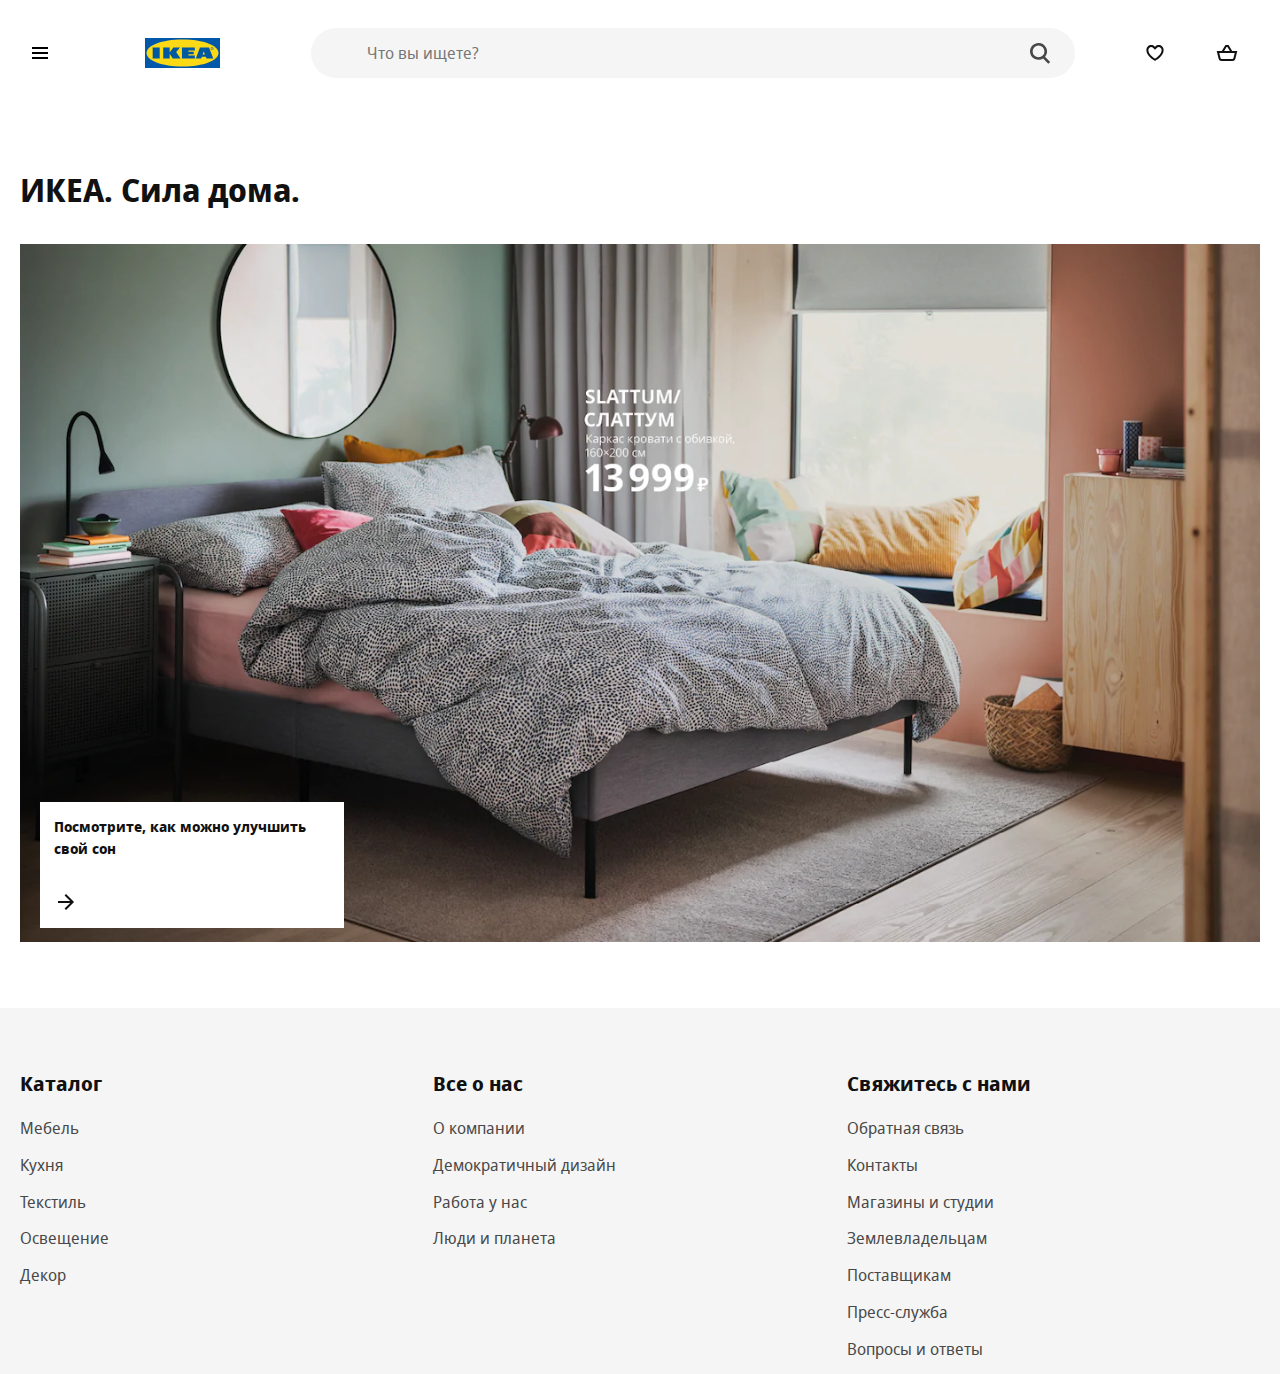
==== index.html @ 56ce19c1 "Add project files" ====
<!DOCTYPE html>
<html lang="en">
<head>
    <meta charset="UTF-8">
    <meta name="viewport" content="width=device-width, user-scalable=no, initial-scale=1.0, maximum-scale=1.0, minimum-scale=1.0">
    <meta http-equiv="X-UA-Compatible" content="ie=edge">
    <link rel="apple-touch-icon" sizes="180x180" href="favicon/apple-touch-icon.png">
    <link rel="icon" type="image/png" sizes="32x32" href="favicon/favicon-32x32.png">
    <link rel="icon" type="image/png" sizes="16x16" href="favicon/favicon-16x16.png">
    <link rel="mask-icon" href="favicon/safari-pinned-tab.svg" color="#0058ab">
    <meta name="msapplication-TileColor" content="#0058ab">
    <meta name="theme-color" content="#0058ab">
    <title>ИКЕА - официальный интернет-магазин мебели - IKEA</title>
    <link rel="stylesheet" href="styles/styles.css">
    <script src="script/main.js" defer></script>

</head>
<body>
<header>
    <div class="container">
        <div class="header">
            <button class="btn btn-burger" aria-label="открыть меню">
                <svg focusable="false" class="svg-icon" width="24" height="24" viewBox="0 0 24 24" fill="none" xmlns="http://www.w3.org/2000/svg">
                    <path fill-rule="evenodd" clip-rule="evenodd" d="M20 8H4V6H20V8ZM20 13H4V11H20V13ZM20 18H4V16H20V18Z"></path>
                </svg>
            </button>
            <a href="index.html" class="logo">
                <img src="image/ikea-logo.svg" alt="Логотип">
            </a>
            <form class="search" method="get" action="goods.html">
                <input type="search" name="s" maxlength="150" class="search-input" spellcheck="false"
                       aria-label="Искать товары, новинки и вдохновение"
                       aria-placeholder="Искать товары, новинки и вдохновение" placeholder="Что вы ищете?"
                       autocapitalize="off" autocomplete="off" autocorrect="off">
                <button type="submit" class="btn search-btn" aria-label="найти"></button>
            </form>
            <a href="goods.html?cat=wishlist" class="btn btn-wishlist">
                <svg focusable="false" class="svg-icon" width="24" height="24" viewBox="0 0 24 24" fill="none"
                     xmlns="http://www.w3.org/2000/svg">
                    <path fill-rule="evenodd" clip-rule="evenodd"
                          d="M12.336 5.52055C14.2336 3.62376 17.3096 3.62401 19.2069 5.52129C20.2067 6.52115 20.6796 7.85005 20.6259 9.15761C20.6151 12.2138 18.4184 14.8654 16.4892 16.6366C15.4926 17.5517 14.5004 18.2923 13.7593 18.8036C13.3879 19.0598 13.0771 19.2601 12.8574 19.3973C12.7475 19.466 12.6601 19.519 12.5992 19.5555C12.5687 19.5737 12.5448 19.5879 12.5279 19.5978L12.5079 19.6094L12.502 19.6129L12.5001 19.614C12.5001 19.614 12.4989 19.6147 11.9999 18.748C11.501 19.6147 11.5005 19.6144 11.5005 19.6144L11.4979 19.6129L11.4919 19.6094L11.472 19.5978C11.4551 19.5879 11.4312 19.5737 11.4007 19.5555C11.3397 19.519 11.2524 19.466 11.1425 19.3973C10.9227 19.2601 10.612 19.0598 10.2405 18.8036C9.49947 18.2923 8.50726 17.5517 7.51063 16.6366C5.58146 14.8654 3.38477 12.2139 3.37399 9.15765C3.32024 7.85008 3.79314 6.52117 4.79301 5.52129C6.69054 3.62376 9.76704 3.62376 11.6646 5.52129L11.9993 5.856L12.3353 5.52129L12.336 5.52055ZM11.9999 18.748L11.5005 19.6144L11.9999 19.9019L12.4989 19.6147L11.9999 18.748ZM11.9999 17.573C12.1727 17.462 12.384 17.3226 12.6236 17.1573C13.3125 16.6821 14.2267 15.9988 15.1366 15.1634C17.0157 13.4381 18.6259 11.2919 18.6259 9.13506V9.11213L18.627 9.08922C18.6626 8.31221 18.3844 7.52727 17.7926 6.9355C16.6762 5.81903 14.866 5.81902 13.7495 6.9355L13.7481 6.93689L11.9965 8.68166L10.2504 6.9355C9.13387 5.81903 7.3237 5.81903 6.20722 6.9355C5.61546 7.52727 5.33724 8.31221 5.3729 9.08922L5.37395 9.11213V9.13507C5.37395 11.2919 6.98418 13.4381 8.86325 15.1634C9.77312 15.9988 10.6874 16.6821 11.3762 17.1573C11.6159 17.3226 11.8271 17.462 11.9999 17.573Z"></path>
                </svg>
            </a>
            <a href="cart.html" class="btn btn-cart">
                <svg focusable="false" class="svg-icon svg-cart" width="24" height="24" viewBox="0 0 24 24" fill="none"
                     xmlns="http://www.w3.org/2000/svg" style="display: block;">
                    <path fill-rule="evenodd" clip-rule="evenodd"
                          d="M10.9994 4H10.4373L10.1451 4.48017L6.78803 9.99716H3.00001H1.71924L2.02987 11.2397L3.65114 17.7248C3.98501 19.0603 5.18497 19.9972 6.56157 19.9972L17.4385 19.9972C18.8151 19.9972 20.015 19.0603 20.3489 17.7248L21.9702 11.2397L22.2808 9.99716H21H17.2113L13.8539 4.48014L13.5618 4H12.9997H12.0004H10.9994ZM14.8701 9.99716L12.4376 6H12.0004H11.5615L9.12921 9.99716H14.8701ZM5.59142 17.2397L4.28079 11.9972H19.7192L18.4086 17.2397C18.2973 17.6849 17.8973 17.9972 17.4385 17.9972L6.56157 17.9972C6.1027 17.9972 5.70272 17.6849 5.59142 17.2397Z"></path>
                </svg>
            </a>
        </div>
    </div>
</header>
<main>
    <div class="container">
        <h1 class="main-header">ИКЕА. Сила дома.</h1>
        <aside class="offer">
            <a href="card.html#idd059">
                <picture>
                    <source srcset="image/b47e07ee97fd5f9bf030d258d462a945.webp" type="image/webp">
                    <img src="image/b47e07ee97fd5f9bf030d258d462a945.jpg" alt="СЛАТТУМ">
                </picture>

            </a>
            <a class="offer-extra" href="goods.html?subcat=Кровати">
                <p>Посмотрите, как можно улучшить свой сон</p>
                <svg focusable="false" viewBox="0 0 24 24" class="offer-arrow" aria-hidden="true">
                    <path fill-rule="evenodd" clip-rule="evenodd"
                          d="M19.2937 12.7074L20.0008 12.0003L19.2938 11.2932L12.0008 3.99927L10.5865 5.41339L16.1727 11.0003H4V13.0003H16.1723L10.5855 18.5868L11.9996 20.0011L19.2937 12.7074Z"></path>
                </svg>
            </a>
        </aside>
    </div>
</main>
<footer>
    <div class="container">
        <div class="footer">
            <div class="footer-catalog">
                <h2 class="footer-header">Каталог</h2>
                <ul>
                    <li class="footer-list"><a href="goods.html?cat=Мебель">Мебель</a></li>
                    <li class="footer-list"><a href="goods.html?cat=Кухня">Кухня</a></li>
                    <li class="footer-list"><a href="goods.html?cat=Текстиль">Текстиль</a></li>
                    <li class="footer-list"><a href="goods.html?cat=Освещение">Освещение</a></li>
                    <li class="footer-list"><a href="goods.html?cat=Декор">Декор</a></li>
                </ul>
            </div>
            <div class="footer-about">
                <h2 class="footer-header">Все о нас</h2>
                <ul>
                    <li class="footer-list"><a href="#">О компании</a></li>
                    <li class="footer-list"><a href="#">Демократичный дизайн</a></li>
                    <li class="footer-list"><a href="#">Работа у нас</a></li>
                    <li class="footer-list"><a href="#">Люди и планета</a></li>
                </ul>
            </div>
            <div class="footer-connection">
                <h2 class="footer-header">Свяжитесь с нами</h2>
                <ul>
                    <li class="footer-list"><a href="#">Обратная связь</a></li>
                    <li class="footer-list"><a href="#">Контакты</a></li>
                    <li class="footer-list"><a href="#">Магазины и студии</a></li>
                    <li class="footer-list"><a href="#">Землевладельцам</a></li>
                    <li class="footer-list"><a href="#">Поставщикам</a></li>
                    <li class="footer-list"><a href="#">Пресс-служба</a></li>
                    <li class="footer-list"><a href="#">Вопросы и ответы</a></li>
                </ul>
            </div>
        </div>
    </div>

</footer>

<div class="catalog">
    <button type="button" class="btn btn-close catalog-btn" id="hnf-menu-close-btn" aria-expanded="true"
            title="Закрыть меню" aria-label="Закрыть меню">
        <svg focusable="false" class="svg-icon" width="24" height="24" viewBox="0 0 24 24" fill="none"
             xmlns="http://www.w3.org/2000/svg">
            <path fill-rule="evenodd" clip-rule="evenodd"
                  d="M12.0002 13.4144L16.9499 18.3642L18.3642 16.9499L13.4144 12.0002L18.3642 7.05044L16.95 5.63623L12.0002 10.586L7.05044 5.63623L5.63623 7.05044L10.586 12.0002L5.63624 16.9499L7.05046 18.3642L12.0002 13.4144Z"></path>
        </svg>
    </button>
    <h2>Каталог</h2>
    <ul class="catalog-list">
        <li class="catalog-list__item active"><a href="goods.html?cat=Мебель">Мебель</a></li>
        <li class="catalog-list__item"><a href="goods.html?cat=Кухня">Кухня</a></li>
        <li class="catalog-list__item"><a href="goods.html?cat=Текстиль">Текстиль</a></li>
        <li class="catalog-list__item"><a href="goods.html?cat=Освещение">Освещение</a></li>
        <li class="catalog-list__item"><a href="goods.html?cat=Декор">Декор</a></li>
    </ul>


</div>

<div class="subcatalog">
    <button type="button" class="btn btn-return catalog-btn" aria-expanded="true" title="Закрыть меню"
            aria-label="Закрыть меню">
        <svg focusable="false" class="svg-icon  hnf-svg-icon" width="24" height="24" viewBox="0 0 24 24" fill="none"
             xmlns="http://www.w3.org/2000/svg">
            <path fill-rule="evenodd" clip-rule="evenodd"
                  d="M4.70613 11.2927L3.99902 11.9997L4.70606 12.7069L11.999 20.0008L13.4133 18.5867L7.82744 13.0001H19.9999V11.0001H7.82729L13.4144 5.41328L12.0002 3.99902L4.70613 11.2927Z"></path>
        </svg>
    </button>
    <h3 class="subcatalog-header"><a href="goods.html?cat=Мебель"></a></h3>
    <ul class="subcatalog-list">
        <li class="subcatalog-list__item"><a href="goods.html?subcat=Диваны">Диваны</a></li>
        <li class="subcatalog-list__item"><a href="goods.html?subcat=Кресла">Кресла</a></li>
        <li class="subcatalog-list__item"><a href="goods.html?subcat=Книжные шкафы">Книжные шкафы</a></li>
        <li class="subcatalog-list__item"><a href="goods.html?subcat=Стеллажи">Стеллажи</a></li>
        <li class="subcatalog-list__item"><a href="goods.html?subcat=Шкаф для ТВ">Шкаф для ТВ</a></li>
        <li class="subcatalog-list__item"><a href="goods.html?subcat=Кровати">Кровати</a></li>
        <li class="subcatalog-list__item"><a href="goods.html?subcat=Комоды">Комоды</a></li>
        <li class="subcatalog-list__item"><a href="goods.html?subcat=Столы">Столы</a></li>
        <li class="subcatalog-list__item"><a href="goods.html?subcat=Письменные столы">Письменные столы</a></li>
        <li class="subcatalog-list__item">
            <a href="goods.html?subcat=Стулья для письменного стола">Стулья для письменного стола</a></li>
    </ul>
</div>

<div class="overlay"></div>


</body>
</html>
---- styles/styles.css ----
/*
* Prefixed by https://autoprefixer.github.io
* PostCSS: v7.0.29,
* Autoprefixer: v9.7.6
* Browsers: last 4 version
*/

@font-face {
	font-family: 'Noto Sans';
	src: local('Noto Sans Display Regular'), local('NotoSansDisplay-Regular'), url('../fonts/Notosansdisplayregular.woff2') format('woff2'), url('../fonts/Notosansdisplayregular.woff') format('woff');
	font-weight: 400;
	font-style: normal;
}

@font-face {
	font-family: 'Noto Sans';
	src: local('Noto Sans Display Italic'), local('NotoSansDisplay-Italic'), url('../fonts/Notosansdisplayitalic.woff2') format('woff2'), url('../fonts/Notosansdisplayitalic.woff') format('woff');
	font-weight: 400;
	font-style: italic;
}

@font-face {
	font-family: 'Noto Sans';
	src: local('Noto Sans Display Bold'), local('NotoSansDisplay-Bold'), url('../fonts/Notosansdisplaybold.woff2') format('woff2'), url('../fonts/Notosansdisplaybold.woff') format('woff');
	font-weight: 700;
	font-style: normal;
}

@font-face {
	font-family: 'Noto Sans';
	src: local('Noto Sans Display Bold Italic'), local('NotoSansDisplay-BoldItalic'), url('../fonts/Notosansdisplaybolditalic.woff2') format('woff2'), url('../fonts/Notosansdisplaybolditalic.woff') format('woff');
	font-weight: 700;
	font-style: italic;
}

html {
	-webkit-box-sizing: border-box;
	box-sizing: border-box;
}

*,
*::before,
*::after {
	-webkit-box-sizing: inherit;
	box-sizing: inherit;
}

body {
	min-width: 320px;
	margin: 0;

	background-color: #fff; /*под проект*/
	font-family: Noto Sans, Arial, sans-serif; /*в "" свой шрифт под проект*/

	font-size: 16px;
	color: #111;
	line-height: 1.5;
	-webkit-font-smoothing: subpixel-antialiased;
}

button, input {
	font: inherit;
}

button {
	cursor: pointer;
}

img {
	max-width: 100%;
	width: 100%;
	height: auto;
}

a {
	text-decoration: none;
	color: inherit;
}

ul {
	list-style: none;
	padding: 0;
	margin: 0;
}

h1, h2, h3, p {
	padding: 0;
	margin: 0;
}

/* container */

.container {
	max-width: 100rem;
	margin: 0 auto;
	padding: 0 1.25rem;
}

.visually-hidden {
	position: absolute !important;
	clip: rect(1px 1px 1px 1px);
	clip: rect(1px, 1px, 1px, 1px);
	padding: 0 !important;
	border: 0 !important;
	height: 1px !important;
	width: 1px !important;
	overflow: hidden;
}

/* при работе с float */

.clearfix::after {
	content: "";
	display: table;
	clear: both;
}

header {
	margin-bottom: 3.75rem;
}

.header {
	display: -ms-grid;
	display: grid;
	grid-gap: 1.25rem;
	-ms-grid-columns: 2fr 1.25rem 2fr 1.25rem 16fr 1.25rem 1fr 1.25rem 1fr;
	grid-template-columns: 2fr 2fr 16fr 1fr 1fr;
	-webkit-box-align: center;
	-ms-flex-align: center;
	align-items: center;
	padding: 1.75rem 0;
}

footer {
	background-color: #f5f5f5;
	margin-top: 3.75rem;
	padding: 3.75rem 0 0 0;
}

.footer {
	display: -ms-grid;
	display: grid;
	-ms-grid-columns: 1fr 1fr 1fr;
	grid-template-columns: 1fr 1fr 1fr;
}

.main-header {
	margin-bottom: 1.875rem
}

.btn {
	background-color: transparent;
	outline: transparent;
	border-radius: 50%;
	width: 40px;
	height: 40px;
	display: -webkit-box;
	display: -ms-flexbox;
	display: flex;
	-webkit-box-align: center;
	-ms-flex-align: center;
	align-items: center;
	-webkit-box-pack: center;
	-ms-flex-pack: center;
	justify-content: center;
	border: 1px solid transparent;
}

.btn:hover {
	background-color: #f5f5f5;
	color: #111;
}

.svg-icon {
	fill: currentColor;
}

.logo {
	text-align: center;
	width: 75px;
	height: 30px;

}

.search {
	position: relative;
	-webkit-box-flex: 1;
	-ms-flex-positive: 1;
	flex-grow: 1;
	height: 50px;
	margin: 0 40px;
}

.search-input {
	-webkit-appearance: none;
	-moz-appearance: none;
	appearance: none;
	background-color: #f5f5f5;
	display: block;
	appearance: none;
	width: 100%;
	height: 100%;
	padding: .5rem 3.5rem;
	margin: 0 auto;
	line-height: 1.5;
	border: 0;
	border-radius: 50em;
	outline: 0;
	-webkit-box-shadow: none;
	box-shadow: none;
	-webkit-transition: background .2s;
	-o-transition: background .2s;
	transition: background .2s;
}

.search-btn {
	position: absolute;
	top: 0.9rem;
	right: 0.9rem;
	background-image: url("data:image/svg+xml;charset=utf-8,%3Csvg width='16' height='17' fill='%23484848' xmlns='http://www.w3.org/2000/svg'%3E%3Cpath fill-rule='evenodd' clip-rule='evenodd' d='M6.5 11a4.5 4.5 0 110-9 4.5 4.5 0 010 9zm4.968-.307a6.5 6.5 0 10-1.514 1.315l3.996 3.996 1.414-1.414-3.896-3.897z'/%3E%3C/svg%3E");
	background-repeat: no-repeat;
	background-size: contain;
	width: 2.5rem;
	height: 1.5rem;
	background-position: center;
}

.offer {
	position: relative;
}

.offer-extra {
	position: absolute;
	padding: .9rem;
	color: #111;
	left: 1.25rem;
	bottom: 1.25rem;
	display: -webkit-box;
	display: -ms-flexbox;
	display: flex;
	background: #fff;
	-webkit-box-orient: vertical;
	-webkit-box-direction: normal;
	-ms-flex-direction: column;
	flex-direction: column;
	-webkit-box-align: start;
	-ms-flex-align: start;
	align-items: flex-start;
	max-width: 19rem;
	min-width: 13rem;
	font-size: .9rem;
	line-height: 1.5;
	font-weight: bold;
	word-break: break-word;
}

.offer-arrow {
	display: inline-block;
	height: 1.5rem;
	width: 1.5rem;
	vertical-align: middle;
	fill: currentColor;
	margin-top: 1.875rem;

}


.footer-header {
	line-height: 2rem;
	font-size: 1.25rem;
	padding: 0 0 1rem 0;

}

.footer-list {
	margin-bottom: .8rem;
}

.footer-list > a {
	color: #484848;
}

.footer-list > a:hover {
	color: #111;
	text-decoration: underline;
}

.catalog {
	position: fixed;
	z-index: 999;
	top: 0;
	left: -100%;
	bottom: 0;
	background-color: #fff;
	overflow-y: auto;
	overflow-x: hidden;
	-webkit-transition: left 0.2s 0s;
	-o-transition: left 0.2s 0s;
	transition: left 0.2s 0s;
	width: 20rem;
	padding: 6rem 4rem 3rem;

}

.catalog.open {
	left: 0;
}

.catalog-btn {
	position: absolute;
	top: 3rem;
	left: 3rem;
}

.catalog-list__item,
.subcatalog-list__item {
	cursor: pointer;
	color: #111;


}

.catalog-list__item a,
.subcatalog-list__item a {
	text-decoration: underline;
	display: block;
}

.catalog-list__item a {
	padding: .5rem 1.5rem .5rem 0;
}

.subcatalog-list__item a {
	padding: .5rem 0;
}

.catalog-list__item:hover a,
.subcatalog-list__item:hover a {
	text-decoration: underline;
}

.catalog-list__item.active {
	background-repeat: no-repeat;
	background-position: right 0 center;
	background-image: url('data:image/svg+xml;utf8,<svg width="24" height="24" viewBox="0 0 24 24" fill="none" xmlns="http://www.w3.org/2000/svg"><path fill-rule="evenodd" clip-rule="evenodd" d="M15.5996 11.9999L9.81456 17.7857L8.40026 16.3716L12.7714 11.9999L8.40026 7.62823L9.81457 6.21411L15.5996 11.9999Z" fill="%23959595"/></svg>');
}

.subcatalog {
	position: fixed;
	z-index: 998;
	top: 0;
	left: -100%;
	bottom: 0;
	background-color: #fff;
	overflow-y: auto;
	overflow-x: hidden;
	-webkit-transition: left, right 0.2s 0s;
	-o-transition: left, right 0.2s 0s;
	transition: left, right 0.2s 0s;
	width: 25rem;
	padding: 6rem 4rem 3rem;
	border-left: 2px solid #ccc;
}

.subcatalog.subopen {
	left: 20rem;
	display: block;
}

.overlay {
	display: block;
	position: fixed;
	z-index: 899;
	top: 0;
	bottom: 0;
	right: 0;
	left: 0;
	background-color: black;
	-webkit-transition: all .2s ease;
	-o-transition: all .2s ease;
	transition: all .2s ease;
	opacity: 0;
	pointer-events: none;
}

.overlay.active {
	opacity: 0.25;
	pointer-events: all;
}


.wrapper {
	position: relative;
	margin-top: 4rem;
}

.wrapper:before {
	content: '';
	width: calc(100% + 2rem);
	display: block;
	position: absolute;
	top: -2rem;
	z-index: 99;
	margin: 0 -1rem;
	border-bottom: 1px solid #dfdfdf;
}

.good {
	display: -ms-grid;
	display: grid;
	-ms-grid-columns: minmax(0, 1fr) 1.25rem minmax(0, 1fr) 1.25rem minmax(0, 1fr) 1.25rem minmax(0, 1fr) 1.25rem minmax(0, 1fr) 1.25rem minmax(0, 1fr) 1.25rem minmax(0, 1fr) 1.25rem minmax(0, 1fr) 1.25rem minmax(0, 1fr) 1.25rem minmax(0, 1fr) 1.25rem minmax(0, 1fr) 1.25rem minmax(0, 1fr);
	grid-template-columns: repeat(12, minmax(0, 1fr));
	grid-column-gap: 1.25rem;
	padding-top: 2rem;
}

.good-images {
	display: -webkit-box;
	display: -ms-flexbox;
	display: flex;
	-ms-flex-wrap: wrap;
	flex-wrap: wrap;
	-ms-grid-column: 1;
	grid-column-start: 1;
	-ms-grid-column-span: 8;
	grid-column-end: 9;
	-ms-flex-pack: distribute;
	justify-content: space-around;


}

.good-image__item {
	width: calc(50% - 1.25rem);
	margin-left: .625rem;
	margin-right: .625rem;
	min-height: 500px;
}


.good-item {
	-ms-grid-column: 9;
	grid-column-start: 9;
	-ms-grid-column-span: 4;
	grid-column-end: 13;
	padding: 0 2.5rem;
}

.good-item__section {
	margin-bottom: 2.5rem;
}

.good-item__new {
	display: none;
}


.good-item__empty {
	display: none;
}

.not-in-stock .good-item__empty {
	display: block;
}

.not-in-stock .btn-good {
	display: none;
}

.good-item__header {
	font-size: 1.375rem;
	line-height: 1.5;
	font-weight: 700;
	text-transform: uppercase;
	margin-bottom: .3rem;
}

.good-item__description {
	line-height: 1.5;
	letter-spacing: 0;
	font-weight: 400;
	color: #484848;
	font-size: .875rem;
}

.good-item__price {
	white-space: nowrap;
	text-align: right;
}

.good-item__section {
	display: -webkit-box;
	display: -ms-flexbox;
	display: flex;
	-webkit-box-pack: justify;
	-ms-flex-pack: justify;
	justify-content: space-between;
}

.good-item__price-value {
	line-height: 1.1875;
	font-size: 1.375rem;
}

.good-item__currency {
	line-height: .9;
	font-size: .6875rem;
	vertical-align: text-top;
}

.not-in-stock .good-item__price-value,
.not-in-stock .good-item__currency {
	display: none;
}

.good-item__buttons {
	display: -webkit-box;
	display: -ms-flexbox;
	display: flex;
	-webkit-box-pack: justify;
	-ms-flex-pack: justify;
	justify-content: space-between;
	-webkit-box-align: center;
	-ms-flex-align: center;
	align-items: center;
	width: 100%;
}

.btn-good {
	margin-right: 1rem;
	-webkit-box-flex: 1;
	-ms-flex-positive: 1;
	flex-grow: 1;
	-ms-flex-negative: 1;
	flex-shrink: 1;
	position: relative;
	background: #0058a3;
	color: #fff;
	border-radius: 52px;
	padding: 0 2rem;
	display: -webkit-box;
	display: -ms-flexbox;
	display: flex;
	height: 3.5rem;
	-webkit-box-align: center;
	-ms-flex-align: center;
	align-items: center;
}

.btn-good-svg {
	margin-right: .5rem;
	vertical-align: top;
	-ms-flex-negative: 0;
	flex-shrink: 0;
	display: inline-block;
	height: 1.5rem;
	width: 1.5rem;
	fill: #fff;
}

.btn-good:hover {
	color: #0058a3;
}

.btn-good:hover .btn-good-svg {
	fill: #0058a3;
}

.btn-good__label {
	text-align: center;
	border: 0;
	font-weight: 700;
	font-size: .875rem;
	line-height: 1.42857;
}

.btn-add-wishlist {
	background: rgba(0, 0, 0, 0);
	color: #111;
	border-radius: 40px;
	padding: 0 .9375rem;
	border: 1px solid #dfdfdf;
	height: 3.5rem;
	width: 3.5rem;
	margin-left: auto;
}

.btn-add-wishlist__svg {
	height: 1.5rem;
	width: 1.5rem;

}

.btn-add-wishlist:hover .btn-add-wishlist__svg {
	fill: red;
}

.btn-add-wishlist.contains-wishlist .btn-add-wishlist__svg {
	fill: red;

}

.btn-add-wishlist:hover.contains-wishlist .btn-add-wishlist__svg {
	fill: black;
}


.goods-list {
	display: -ms-grid;
	display: grid;
	grid-template-columns: repeat(4, 1fr);
}

.goods-list__item {
	margin-bottom: 2rem;
}


.goods-item {
	position: relative;
	display: -webkit-box;
	display: -ms-flexbox;
	display: flex;
	-webkit-box-orient: vertical;
	-webkit-box-direction: normal;
	-ms-flex-direction: column;
	flex-direction: column;
	-webkit-box-pack: justify;
	-ms-flex-pack: justify;
	justify-content: space-between;
	height: 100%;
}

.goods-item__img {
	height: 380px;
	display: table-cell;
	vertical-align: middle
}


.btn-add-card {
	position: absolute;
	opacity: 0;
	-webkit-transition: opacity 0.2s 0s;
	-o-transition: opacity 0.2s 0s;
	transition: opacity 0.2s 0s;
	right: 1rem;
	bottom: 0.5rem;
	background-color: rgb(0, 88, 163);
	border: 1px solid rgb(0, 88, 163);
	background-repeat: no-repeat;
	background-position: center;
	background-image: url("data:image/svg+xml;utf8,<svg width='24' height='24' xmlns='http://www.w3.org/2000/svg' viewBox='0 0 24 24'><path fill-rule='evenodd' clip-rule='evenodd' d='M10.4372 4H10.9993H12.0003H12.9996H13.5616L13.8538 4.48014L17.2112 9.99713H21H22.2806L21.9702 11.2396L21.5303 13H19.4688L19.7194 11.9971H4.28079L5.59143 17.2397C5.70272 17.6848 6.1027 17.9971 6.56157 17.9971H15V19.9971H6.56157C5.18496 19.9971 3.98502 19.0602 3.65114 17.7247L2.02987 11.2397L1.71924 9.99713H3.00002H6.78793L10.145 4.48017L10.4372 4ZM12.4375 6L14.87 9.99713H9.12911L11.5614 6H12.0003H12.4375ZM17.9961 16V14H19.9961V16H21.9961V18H19.9961V20H17.9961V18H15.9961V16H17.9961Z' fill='white' /></svg>");
}

.btn-add-card:hover {
	background-color: rgb(255, 255, 255);
	background-image: url("data:image/svg+xml;utf8,<svg width='24' height='24' xmlns='http://www.w3.org/2000/svg' viewBox='0 0 24 24'><path fill-rule='evenodd' clip-rule='evenodd' d='M10.4372 4H10.9993H12.0003H12.9996H13.5616L13.8538 4.48014L17.2112 9.99713H21H22.2806L21.9702 11.2396L21.5303 13H19.4688L19.7194 11.9971H4.28079L5.59143 17.2397C5.70272 17.6848 6.1027 17.9971 6.56157 17.9971H15V19.9971H6.56157C5.18496 19.9971 3.98502 19.0602 3.65114 17.7247L2.02987 11.2397L1.71924 9.99713H3.00002H6.78793L10.145 4.48017L10.4372 4ZM12.4375 6L14.87 9.99713H9.12911L11.5614 6H12.0003H12.4375ZM17.9961 16V14H19.9961V16H21.9961V18H19.9961V20H17.9961V18H15.9961V16H17.9961Z' fill='rgb(0, 88, 163)' /></svg>");

}

.goods-item:hover .btn-add-card {
	opacity: 1;
}

.goods-item__header {
	margin-top: auto;
	margin-bottom: 1rem;
}

.goods-item__new {
	line-height: 1.42857;
	color: #ca5008;
	font-weight: 700;
	font-size: 0.8rem;
}

.goods-item__link {
	display: block;
	height: 100%;
}

.goods-item__description {
	margin-bottom: 1rem;
	font-size: .875rem;
	line-height: 1.42857;
}

.goods-item__price {
	min-height: calc(40px + 0.5rem);
	padding-bottom: 0.5rem;
	font-weight: 700;
}

.goods-item__price-value {
	font-size: 1.375rem;
}

.goods-item__currency {
	line-height: .9;
	font-size: .6875rem;
	vertical-align: text-top;
}


.breadcrumb__list-item {
	display: inline;
}

.breadcrumb__list-item:after {
	content: "\0203A";
	display: inline;
	margin: 0 .3125rem;
	font-size: 1rem;
	line-height: 1.125;
}

.breadcrumb__list-item:last-child:after {
	content: "";
}

.breadcrumb__link {
	font-size: .75rem;
	line-height: 1.5;
	font-weight: 400;
	vertical-align: middle;
}

.breadcrumb__list-item:last-child .breadcrumb__link {
	color: #484848;
	pointer-events: none;
	cursor: auto;
}

.cart-wrapper {
	max-width: 768px;
}

.cart-header {
	text-align: center;
}

.product {
	display: -ms-grid;
	display: grid;
	-ms-grid-columns: 152px 4fr 6fr;
	grid-template-columns: 152px 4fr 6fr;
	-ms-grid-rows: auto;
	grid-template-rows: auto;
	font-size: .81rem;
	line-height: 1.385;
}

.product > *:nth-child(1) {
	-ms-grid-row: 1;
	-ms-grid-column: 1;
}

.product > *:nth-child(2) {
	-ms-grid-row: 1;
	-ms-grid-column: 2;
}

.product > *:nth-child(3) {
	-ms-grid-row: 1;
	-ms-grid-column: 3;
}

.product__image-container {
	-ms-grid-column: 1;
	grid-column: 1;
	-ms-grid-row: 1;
	-ms-grid-row-span: 2;
	grid-row: 1/3;
	padding-right: 1rem;
}

.product__description {
	-ms-grid-column: 2;
	grid-column: 2;
	-ms-grid-row: 1;
	grid-row: 1;
}

.product__name {
	font-size: 1.2rem;
	margin-bottom: .5rem;
	font-weight: 700;
	text-transform: uppercase;
	word-break: break-word;
}

.product__prices {
	-ms-grid-column: 3;
	grid-column: 3;
	-ms-grid-row: 1;
	grid-row: 1;
	text-align: right;
	padding-top: 0;
}

.product__controls {
	-ms-grid-column: 3;
	grid-column: 3;
	-ms-grid-row: 2;
	grid-row: 2;
	margin-top: .5rem;
	display: -webkit-box;
	display: -ms-flexbox;
	display: flex;
	-webkit-box-pack: end;
	-ms-flex-pack: end;
	justify-content: flex-end;
}

.btn-remove {
	color: #444;
	border-color: #666;
	border-radius: unset;
}

.product__total {
	font-weight: 700;
	font-size: 1.06rem;
	line-height: 1.2;
}

.product-controls__remove {
	width: 12.5%;
}

.product-controls__quantity {
	width: 25%;
	margin-left: .5rem;
}

.cart-header {
	margin-bottom: 3rem;
}

.cart-item {
	margin-bottom: 2rem;
}

.cart-total {
	display: -webkit-box;
	display: -ms-flexbox;
	display: flex;
	-webkit-box-pack: justify;
	-ms-flex-pack: justify;
	justify-content: space-between;
	padding: .35rem 0;
	font-weight: 700;
	font-size: 14px;
	text-align: initial;
	border: dashed #cacaca;
	border-width: 1px 0;
}

.cart-checkout {
	color: #ffffff;
	padding: 12px 62px;
	background-color: #3a6e9f;
	border: none;
	display: block;
	margin: 1rem auto;
}

.cart-form {
	margin: 1rem 0;
	text-align: center;
}

.cart-form label {
	display: block;
	margin: 1rem;
}

select {
	width: 100%;
	max-width: 352px;
	height: 40px;
	margin: 0;
	padding: 0 10px;
	border: 1px solid #666;
	border-radius: 2px;
	background: #fff url(../image/chevron-down-thin-24.1667eab2.svg) no-repeat right 8px center/1.5rem;
	-webkit-appearance: none;
	-moz-appearance: none;
	appearance: none;
	font-size: 1rem;
	line-height: 1.15;
	font-family: inherit;
	text-transform: none;
}

@media (max-width: 1200px) {
	.goods-list {
		grid-template-columns: repeat(3, 1fr);
	}
}

@media (max-width: 768px) {
	.goods-list {
		grid-template-columns: repeat(2, 1fr);
	}

	.header {
		-ms-grid-columns: 1fr 1.25rem 4fr 1.25rem 1fr 1.25rem 1fr;
		grid-template-columns: 1fr 4fr 1fr 1fr;
		-ms-grid-rows: auto 1.25rem auto 1.25rem auto;
		grid-template-areas: "burger logo wishlist cart" "main main . sidebar" "footer footer footer footer";
	}

	.btn-burger {
		grid-area: burger;
	}

	.logo {
		grid-area: logo;
	}

	.btn-wishlist {
		grid-area: wishlist;
	}

	.btn-cart {
		grid-area: cart;
	}

	.search {
		grid-area: search;
		-ms-grid-row: 2;
		grid-row: 2;
		-ms-grid-column-span: 5;
		grid-column-end: 6;
		-ms-grid-column: 1;
		grid-column-start: 1;
		margin: 0;
	}

	.footer {
		-ms-grid-rows: auto;
		grid-template-rows: auto;
		-webkit-box-pack: center;
		-ms-flex-pack: center;
		justify-content: center;
		grid-template-areas: "catalog" "about" "connection";
		-ms-grid-columns: 300px;
		grid-template-columns: 300px

	}

	.footer-catalog {
		grid-area: catalog;
		margin-bottom: 50px;
	}

	.footer-about {
		grid-area: about;
		margin-bottom: 50px;
	}

	.footer-connection {
		grid-area: connection;
		margin-bottom: 50px;
	}

	.catalog {
		width: 50%;
	}

	.subcatalog {
		width: 50%;
		left: auto;
		right: -100%;
	}

	.subcatalog.subopen {
		right: 0;
		left: auto;
	}
}

@media (max-width: 768px) {

	.footer-catalog {
		-ms-grid-row: 1;
		-ms-grid-column: 1

	}

	.footer-about {
		-ms-grid-row: 2;
		-ms-grid-column: 1

	}

	.footer-connection {
		-ms-grid-row: 3;
		-ms-grid-column: 1

	}
}

@media (max-width: 768px) {

	.btn-burger {
		-ms-grid-row: 1;
		-ms-grid-column: 1;
	}

	.logo {
		-ms-grid-row: 1;
		-ms-grid-column: 3;
	}

	.btn-wishlist {
		-ms-grid-row: 1;
		-ms-grid-column: 5;
	}

	.btn-cart {
		-ms-grid-row: 1;
		-ms-grid-column: 7;
	}
}

@media (max-width: 576px) {
	.goods-list {
		-ms-grid-columns: 1fr;
		grid-template-columns: 1fr;
	}

	.catalog {
		width: 100%;
	}

	.subcatalog {
		z-index: 999;
		width: 100%;
	}

	.subcatalog.subopen {
		right: 0;
	}
}
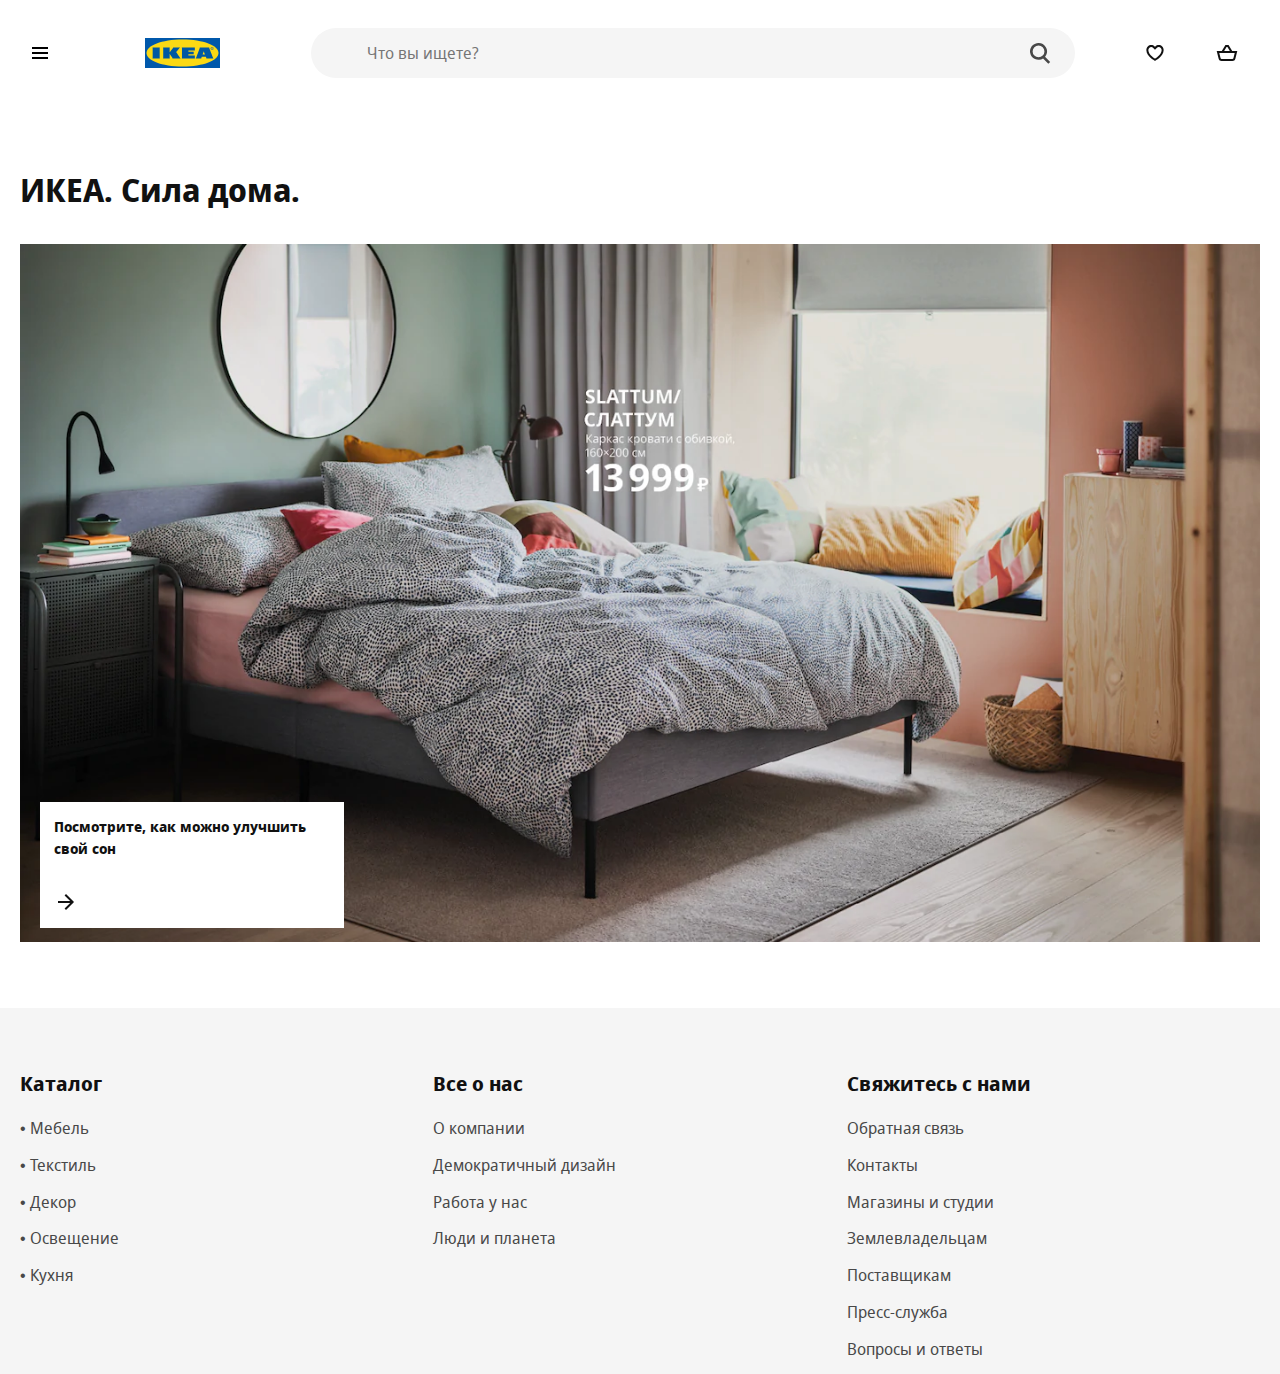
==== commit de53adf2: "get and send dates via fetch api" ====
--- a/index.html
+++ b/index.html
@@ -12,45 +12,12 @@
     <meta name="theme-color" content="#0058ab">
     <title>ИКЕА - официальный интернет-магазин мебели - IKEA</title>
     <link rel="stylesheet" href="styles/styles.css">
-    <script src="script/main.js" defer></script>
+    <script src="script/index.js" defer type="module"></script>
+    <script src="script/test.js" defer></script>
 
 </head>
 <body>
-<header>
-    <div class="container">
-        <div class="header">
-            <button class="btn btn-burger" aria-label="открыть меню">
-                <svg focusable="false" class="svg-icon" width="24" height="24" viewBox="0 0 24 24" fill="none" xmlns="http://www.w3.org/2000/svg">
-                    <path fill-rule="evenodd" clip-rule="evenodd" d="M20 8H4V6H20V8ZM20 13H4V11H20V13ZM20 18H4V16H20V18Z"></path>
-                </svg>
-            </button>
-            <a href="index.html" class="logo">
-                <img src="image/ikea-logo.svg" alt="Логотип">
-            </a>
-            <form class="search" method="get" action="goods.html">
-                <input type="search" name="s" maxlength="150" class="search-input" spellcheck="false"
-                       aria-label="Искать товары, новинки и вдохновение"
-                       aria-placeholder="Искать товары, новинки и вдохновение" placeholder="Что вы ищете?"
-                       autocapitalize="off" autocomplete="off" autocorrect="off">
-                <button type="submit" class="btn search-btn" aria-label="найти"></button>
-            </form>
-            <a href="goods.html?cat=wishlist" class="btn btn-wishlist">
-                <svg focusable="false" class="svg-icon" width="24" height="24" viewBox="0 0 24 24" fill="none"
-                     xmlns="http://www.w3.org/2000/svg">
-                    <path fill-rule="evenodd" clip-rule="evenodd"
-                          d="M12.336 5.52055C14.2336 3.62376 17.3096 3.62401 19.2069 5.52129C20.2067 6.52115 20.6796 7.85005 20.6259 9.15761C20.6151 12.2138 18.4184 14.8654 16.4892 16.6366C15.4926 17.5517 14.5004 18.2923 13.7593 18.8036C13.3879 19.0598 13.0771 19.2601 12.8574 19.3973C12.7475 19.466 12.6601 19.519 12.5992 19.5555C12.5687 19.5737 12.5448 19.5879 12.5279 19.5978L12.5079 19.6094L12.502 19.6129L12.5001 19.614C12.5001 19.614 12.4989 19.6147 11.9999 18.748C11.501 19.6147 11.5005 19.6144 11.5005 19.6144L11.4979 19.6129L11.4919 19.6094L11.472 19.5978C11.4551 19.5879 11.4312 19.5737 11.4007 19.5555C11.3397 19.519 11.2524 19.466 11.1425 19.3973C10.9227 19.2601 10.612 19.0598 10.2405 18.8036C9.49947 18.2923 8.50726 17.5517 7.51063 16.6366C5.58146 14.8654 3.38477 12.2139 3.37399 9.15765C3.32024 7.85008 3.79314 6.52117 4.79301 5.52129C6.69054 3.62376 9.76704 3.62376 11.6646 5.52129L11.9993 5.856L12.3353 5.52129L12.336 5.52055ZM11.9999 18.748L11.5005 19.6144L11.9999 19.9019L12.4989 19.6147L11.9999 18.748ZM11.9999 17.573C12.1727 17.462 12.384 17.3226 12.6236 17.1573C13.3125 16.6821 14.2267 15.9988 15.1366 15.1634C17.0157 13.4381 18.6259 11.2919 18.6259 9.13506V9.11213L18.627 9.08922C18.6626 8.31221 18.3844 7.52727 17.7926 6.9355C16.6762 5.81903 14.866 5.81902 13.7495 6.9355L13.7481 6.93689L11.9965 8.68166L10.2504 6.9355C9.13387 5.81903 7.3237 5.81903 6.20722 6.9355C5.61546 7.52727 5.33724 8.31221 5.3729 9.08922L5.37395 9.11213V9.13507C5.37395 11.2919 6.98418 13.4381 8.86325 15.1634C9.77312 15.9988 10.6874 16.6821 11.3762 17.1573C11.6159 17.3226 11.8271 17.462 11.9999 17.573Z"></path>
-                </svg>
-            </a>
-            <a href="cart.html" class="btn btn-cart">
-                <svg focusable="false" class="svg-icon svg-cart" width="24" height="24" viewBox="0 0 24 24" fill="none"
-                     xmlns="http://www.w3.org/2000/svg" style="display: block;">
-                    <path fill-rule="evenodd" clip-rule="evenodd"
-                          d="M10.9994 4H10.4373L10.1451 4.48017L6.78803 9.99716H3.00001H1.71924L2.02987 11.2397L3.65114 17.7248C3.98501 19.0603 5.18497 19.9972 6.56157 19.9972L17.4385 19.9972C18.8151 19.9972 20.015 19.0603 20.3489 17.7248L21.9702 11.2397L22.2808 9.99716H21H17.2113L13.8539 4.48014L13.5618 4H12.9997H12.0004H10.9994ZM14.8701 9.99716L12.4376 6H12.0004H11.5615L9.12921 9.99716H14.8701ZM5.59142 17.2397L4.28079 11.9972H19.7192L18.4086 17.2397C18.2973 17.6849 17.8973 17.9972 17.4385 17.9972L6.56157 17.9972C6.1027 17.9972 5.70272 17.6849 5.59142 17.2397Z"></path>
-                </svg>
-            </a>
-        </div>
-    </div>
-</header>
+
 <main>
     <div class="container">
         <h1 class="main-header">ИКЕА. Сила дома.</h1>
@@ -66,99 +33,12 @@
                 <p>Посмотрите, как можно улучшить свой сон</p>
                 <svg focusable="false" viewBox="0 0 24 24" class="offer-arrow" aria-hidden="true">
                     <path fill-rule="evenodd" clip-rule="evenodd"
-                          d="M19.2937 12.7074L20.0008 12.0003L19.2938 11.2932L12.0008 3.99927L10.5865 5.41339L16.1727 11.0003H4V13.0003H16.1723L10.5855 18.5868L11.9996 20.0011L19.2937 12.7074Z"></path>
+                        d="M19.2937 12.7074L20.0008 12.0003L19.2938 11.2932L12.0008 3.99927L10.5865 5.41339L16.1727 11.0003H4V13.0003H16.1723L10.5855 18.5868L11.9996 20.0011L19.2937 12.7074Z"></path>
                 </svg>
             </a>
         </aside>
     </div>
 </main>
-<footer>
-    <div class="container">
-        <div class="footer">
-            <div class="footer-catalog">
-                <h2 class="footer-header">Каталог</h2>
-                <ul>
-                    <li class="footer-list"><a href="goods.html?cat=Мебель">Мебель</a></li>
-                    <li class="footer-list"><a href="goods.html?cat=Кухня">Кухня</a></li>
-                    <li class="footer-list"><a href="goods.html?cat=Текстиль">Текстиль</a></li>
-                    <li class="footer-list"><a href="goods.html?cat=Освещение">Освещение</a></li>
-                    <li class="footer-list"><a href="goods.html?cat=Декор">Декор</a></li>
-                </ul>
-            </div>
-            <div class="footer-about">
-                <h2 class="footer-header">Все о нас</h2>
-                <ul>
-                    <li class="footer-list"><a href="#">О компании</a></li>
-                    <li class="footer-list"><a href="#">Демократичный дизайн</a></li>
-                    <li class="footer-list"><a href="#">Работа у нас</a></li>
-                    <li class="footer-list"><a href="#">Люди и планета</a></li>
-                </ul>
-            </div>
-            <div class="footer-connection">
-                <h2 class="footer-header">Свяжитесь с нами</h2>
-                <ul>
-                    <li class="footer-list"><a href="#">Обратная связь</a></li>
-                    <li class="footer-list"><a href="#">Контакты</a></li>
-                    <li class="footer-list"><a href="#">Магазины и студии</a></li>
-                    <li class="footer-list"><a href="#">Землевладельцам</a></li>
-                    <li class="footer-list"><a href="#">Поставщикам</a></li>
-                    <li class="footer-list"><a href="#">Пресс-служба</a></li>
-                    <li class="footer-list"><a href="#">Вопросы и ответы</a></li>
-                </ul>
-            </div>
-        </div>
-    </div>
-
-</footer>
-
-<div class="catalog">
-    <button type="button" class="btn btn-close catalog-btn" id="hnf-menu-close-btn" aria-expanded="true"
-            title="Закрыть меню" aria-label="Закрыть меню">
-        <svg focusable="false" class="svg-icon" width="24" height="24" viewBox="0 0 24 24" fill="none"
-             xmlns="http://www.w3.org/2000/svg">
-            <path fill-rule="evenodd" clip-rule="evenodd"
-                  d="M12.0002 13.4144L16.9499 18.3642L18.3642 16.9499L13.4144 12.0002L18.3642 7.05044L16.95 5.63623L12.0002 10.586L7.05044 5.63623L5.63623 7.05044L10.586 12.0002L5.63624 16.9499L7.05046 18.3642L12.0002 13.4144Z"></path>
-        </svg>
-    </button>
-    <h2>Каталог</h2>
-    <ul class="catalog-list">
-        <li class="catalog-list__item active"><a href="goods.html?cat=Мебель">Мебель</a></li>
-        <li class="catalog-list__item"><a href="goods.html?cat=Кухня">Кухня</a></li>
-        <li class="catalog-list__item"><a href="goods.html?cat=Текстиль">Текстиль</a></li>
-        <li class="catalog-list__item"><a href="goods.html?cat=Освещение">Освещение</a></li>
-        <li class="catalog-list__item"><a href="goods.html?cat=Декор">Декор</a></li>
-    </ul>
-
-
-</div>
-
-<div class="subcatalog">
-    <button type="button" class="btn btn-return catalog-btn" aria-expanded="true" title="Закрыть меню"
-            aria-label="Закрыть меню">
-        <svg focusable="false" class="svg-icon  hnf-svg-icon" width="24" height="24" viewBox="0 0 24 24" fill="none"
-             xmlns="http://www.w3.org/2000/svg">
-            <path fill-rule="evenodd" clip-rule="evenodd"
-                  d="M4.70613 11.2927L3.99902 11.9997L4.70606 12.7069L11.999 20.0008L13.4133 18.5867L7.82744 13.0001H19.9999V11.0001H7.82729L13.4144 5.41328L12.0002 3.99902L4.70613 11.2927Z"></path>
-        </svg>
-    </button>
-    <h3 class="subcatalog-header"><a href="goods.html?cat=Мебель"></a></h3>
-    <ul class="subcatalog-list">
-        <li class="subcatalog-list__item"><a href="goods.html?subcat=Диваны">Диваны</a></li>
-        <li class="subcatalog-list__item"><a href="goods.html?subcat=Кресла">Кресла</a></li>
-        <li class="subcatalog-list__item"><a href="goods.html?subcat=Книжные шкафы">Книжные шкафы</a></li>
-        <li class="subcatalog-list__item"><a href="goods.html?subcat=Стеллажи">Стеллажи</a></li>
-        <li class="subcatalog-list__item"><a href="goods.html?subcat=Шкаф для ТВ">Шкаф для ТВ</a></li>
-        <li class="subcatalog-list__item"><a href="goods.html?subcat=Кровати">Кровати</a></li>
-        <li class="subcatalog-list__item"><a href="goods.html?subcat=Комоды">Комоды</a></li>
-        <li class="subcatalog-list__item"><a href="goods.html?subcat=Столы">Столы</a></li>
-        <li class="subcatalog-list__item"><a href="goods.html?subcat=Письменные столы">Письменные столы</a></li>
-        <li class="subcatalog-list__item">
-            <a href="goods.html?subcat=Стулья для письменного стола">Стулья для письменного стола</a></li>
-    </ul>
-</div>
-
-<div class="overlay"></div>
-
 
 </body>
 </html>
--- a/styles/styles.css
+++ b/styles/styles.css
@@ -354,9 +354,9 @@
 	background-color: #fff;
 	overflow-y: auto;
 	overflow-x: hidden;
-	-webkit-transition: left, right 0.2s 0s;
-	-o-transition: left, right 0.2s 0s;
-	transition: left, right 0.2s 0s;
+	-webkit-transition: left 0.6s 0s, right 0.6s 0s;
+	-o-transition: left 0.6s 0s, right 0.6s 0s;
+	transition: left 0.6s 0s, right 0.6s 0s;
 	width: 25rem;
 	padding: 6rem 4rem 3rem;
 	border-left: 2px solid #ccc;
@@ -364,7 +364,6 @@
 
 .subcatalog.subopen {
 	left: 20rem;
-	display: block;
 }
 
 .overlay {
@@ -608,6 +607,7 @@
 .goods-list {
 	display: -ms-grid;
 	display: grid;
+	gap: 1.25rem;
 	grid-template-columns: repeat(4, 1fr);
 }
 
